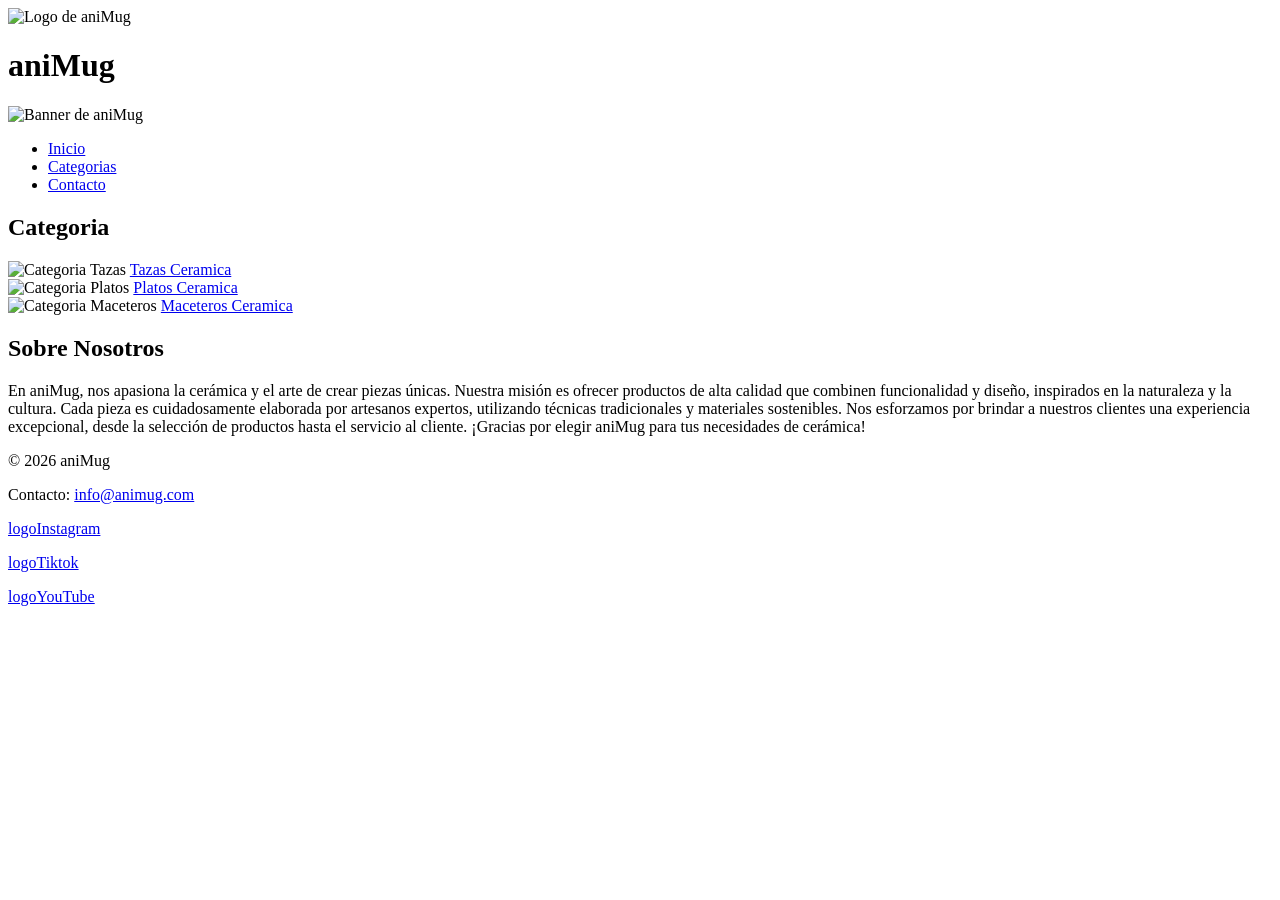
==== index.html @ 5b4bf39f "add html base structure" ====
<!DOCTYPE html>
<html lang="en">
<head>
    <meta charset="UTF-8">
    <meta name="viewport" content="width=device-width, initial-scale=1.0">
    <title>aniMug</title>
</head>
<body>
    <header class="container-encabezado" id="inicio">
        <div class="logo">
            <img src="img/logo.png" alt="Logo de aniMug">
        </div>
        <h1>aniMug</h1>
        <div class="banner">
            <img src="img/banner.jpg" alt="Banner de aniMug">
        </div>
        <nav class="navegacion">
            <ul>
                <li><a href="/index.html">Inicio</a></li>
                <li><a href="#categoria">Categorias</a></li>
                <li><a href="#contacto">Contacto</a></li> <!-- Formulario de contacto -->
            </ul>
        </nav>
    </header>

    <main>
        <section class="container">
            <h2>Categoria</h2>
            <div class="container-categoria">
                <article class="categoria-card">
                    <img src="" alt="Categoria Tazas">
                    <a href="/tazas.html">Tazas Ceramica</a>
                </article>
                <article class="categoria-card">
                    <img src="" alt="Categoria Platos">
                    <a href="/platos.html">Platos Ceramica </a>
                </article>
                <article class="categoria-card">
                    <img src="" alt="Categoria Maceteros">
                    <a href="/maceteros.html">Maceteros Ceramica</a>
                </article>
            </div>
        </section>

        <section class="about-us">
            <h2>Sobre Nosotros</h2>
            <p>En aniMug, nos apasiona la cerámica y el arte de crear piezas únicas. Nuestra misión es ofrecer productos de alta calidad que combinen funcionalidad y diseño, inspirados en la naturaleza y la cultura. Cada pieza es cuidadosamente elaborada por artesanos expertos, utilizando técnicas tradicionales y materiales sostenibles. Nos esforzamos por brindar a nuestros clientes una experiencia excepcional, desde la selección de productos hasta el servicio al cliente. ¡Gracias por elegir aniMug para tus necesidades de cerámica!</p>
        </section>
    </main>

    <footer class="container-footer" id="contacto">
        <p>© 2026 aniMug</p>
        <p>Contacto: <a href="mailto:info@animug.com">info@animug.com</a></p>
        <p><a href="https://www.instagram.com/animug/" target="_blank">logoInstagram</a></p>
        <p><a href="https://www.tiktok.com/animug/" target="_blank">logoTiktok</a></p>
        <p><a href="https://www.youtube.com/animug/" target="_blank">logoYouTube</a></p>
    </footer>
</body>
</html>
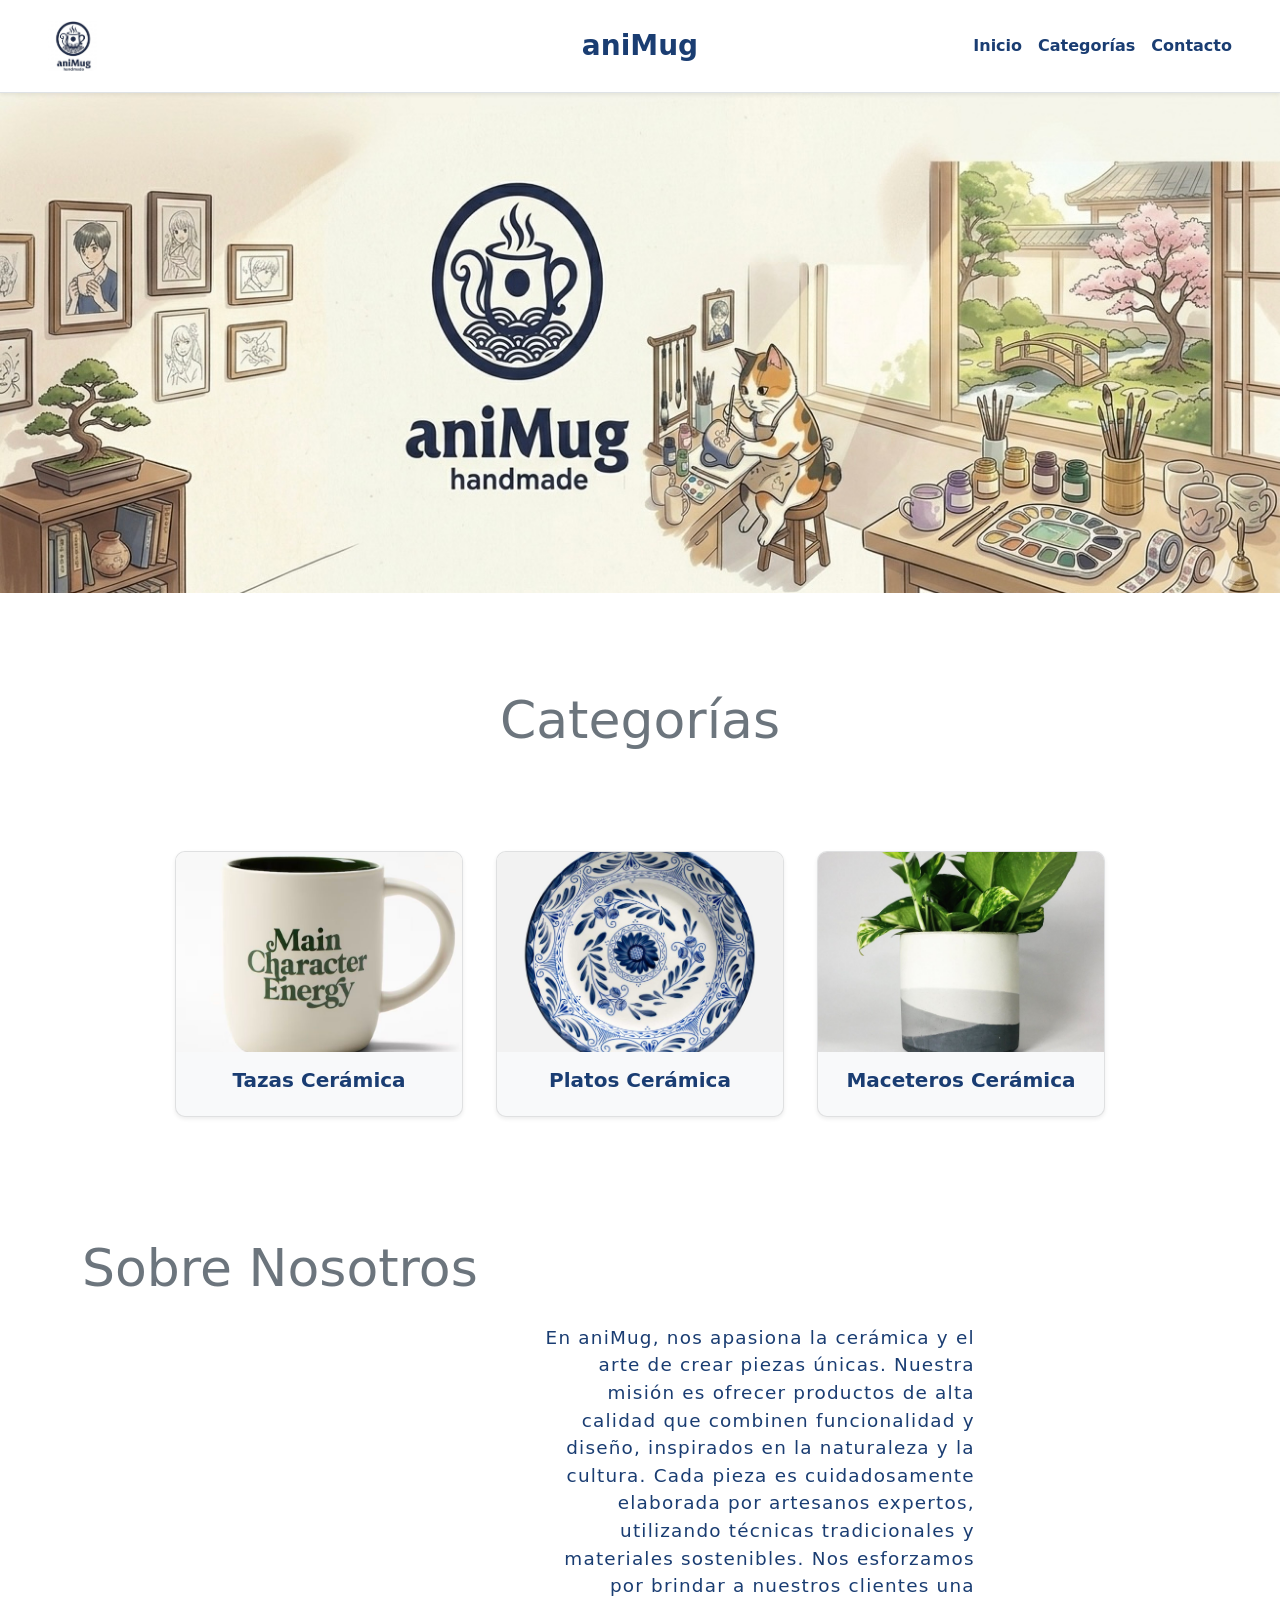
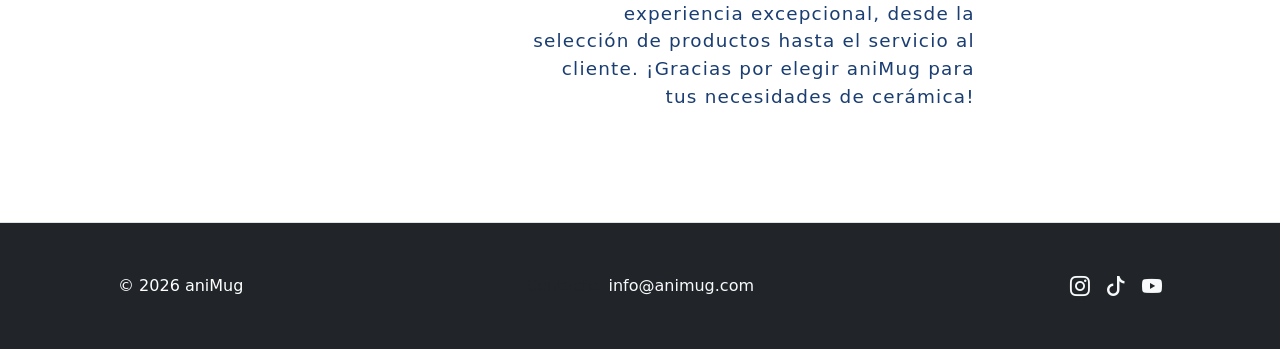
==== commit d312bd12: "Implementacion de productos y creacion de css" ====
--- a/index.html
+++ b/index.html
@@ -4,56 +4,123 @@
     <meta charset="UTF-8">
     <meta name="viewport" content="width=device-width, initial-scale=1.0">
     <title>aniMug</title>
+    <!--Bootstrap CSS-->
+    <link href="https://cdn.jsdelivr.net/npm/bootstrap@5.3.3/dist/css/bootstrap.min.css" rel="stylesheet" integrity="sha384-QWTKZyjpPEjISv5WaRU9OFeRpok6YctnYmDr5pNlyT2bRjXh0JMhjY6hW+ALEwIH" crossorigin="anonymous">
+    <!--Bootstrap Icons-->
+    <link rel="stylesheet" href="https://cdn.jsdelivr.net/npm/bootstrap-icons@1.11.3/font/bootstrap-icons.min.css">
+    <link rel="stylesheet" href="css/style.css">
 </head>
 <body>
-    <header class="container-encabezado" id="inicio">
-        <div class="logo">
-            <img src="img/logo.png" alt="Logo de aniMug">
+    <!--Header-->
+    <header class="navbar navbar-expand-md navbar-light bg-white border-bottom shadow-sm py-3" id="inicio">
+        <div class="container-fluid px-md-5">
+            <div class="row w-100 align-items-center m-0">
+                <!-- Logo -->
+                <div class="col-4 d-flex justify-content-start align-items-center p-0">
+                    <a class="navbar-brand m-0" href="/index.html">
+                        <img src="img/logo.png" alt="Logo de aniMug" height="50" class="d-inline-block">
+                    </a>
+                </div>
+                <!--Nombre web-->
+                <div class="col-4 d-flex justify-content-center align-items-center p-0">
+                    <h1 class="h3 m-0 fw-bold text-primary text-center">aniMug</h1>
+                </div>
+                <!--Navbar-->
+                <div class="col-4 d-flex justify-content-end align-items-center p-0">
+                    <nav class="navbar navbar-expand-md p-0"> 
+                        <button class="navbar-toggler border-0" type="button" data-bs-toggle="collapse" data-bs-target="#menuNavegacion" aria-controls="menuNavegacion" aria-expanded="false" aria-label="Toggle navigation">
+                            <span class="navbar-toggler-icon"></span>
+                        </button>
+
+                        <div class="collapse navbar-collapse" id="menuNavegacion">
+                            <ul class="navbar-nav gap-3 mt-3 mt-md-0">
+                                <li class="nav-item">
+                                    <a class="nav-link p-0 text-primary fw-semibold link-primary" href="/index.html">Inicio</a>
+                                </li>
+                                <li class="nav-item">
+                                    <a class="nav-link p-0 text-primary fw-semibold link-primary" href="/index.html#categoria">Categorías</a>
+                                </li>
+                                <li class="nav-item">
+                                    <a class="nav-link p-0 text-primary fw-semibold link-primary" href="/index.html#contacto">Contacto</a>
+                                </li>
+                            </ul>
+                        </div>
+                    </nav>
+                </div>
+            </div>
         </div>
-        <h1>aniMug</h1>
-        <div class="banner">
-            <img src="img/banner.jpg" alt="Banner de aniMug">
-        </div>
-        <nav class="navegacion">
-            <ul>
-                <li><a href="/index.html">Inicio</a></li>
-                <li><a href="#categoria">Categorias</a></li>
-                <li><a href="#contacto">Contacto</a></li> <!-- Formulario de contacto -->
-            </ul>
-        </nav>
     </header>
 
-    <main>
-        <section class="container">
-            <h2>Categoria</h2>
+    <div class="banner container-fluid p-0 mb-5">
+        <img src="img/banner.jpg" alt="Banner de aniMug" class="img-fluid w-100" style="max-height: 500px; object-fit: cover;">
+    </div>
+    <!--Seccion Categorias-->
+    <main class="container my-5" id="categoria">
+        <section class="mb-5">
+            <h2 class="about-us-title text-center mb-5">Categorías</h2>
             <div class="container-categoria">
-                <article class="categoria-card">
-                    <img src="" alt="Categoria Tazas">
-                    <a href="/tazas.html">Tazas Ceramica</a>
-                </article>
-                <article class="categoria-card">
-                    <img src="" alt="Categoria Platos">
-                    <a href="/platos.html">Platos Ceramica </a>
-                </article>
-                <article class="categoria-card">
-                    <img src="" alt="Categoria Maceteros">
-                    <a href="/maceteros.html">Maceteros Ceramica</a>
-                </article>
+                <div class="card categoria-card shadow-sm" style="width: 18rem;">
+                    <img src="img/tazas/taza.jpg" class="card-img-top" alt="Categoría Tazas">
+                    <div class="card-body text-center">
+                        <a href="/tazas.html" class="h5 card-title text-decoration-none text-primary fw-bold d-block">Tazas Cerámica</a>
+                    </div>
+                </div>
+                <div class="card categoria-card shadow-sm" style="width: 18rem;">
+                    <img src="img/platos/plato.jpg" class="card-img-top" alt="Categoría Platos">
+                    <div class="card-body text-center">
+                        <a href="/platos.html" class="h5 card-title text-decoration-none text-primary fw-bold d-block">Platos Cerámica</a>
+                    </div>
+                </div>
+                <div class="card categoria-card shadow-sm" style="width: 18rem;">
+                    <img src="img/maceteros/macetero.jpg" class="card-img-top" alt="Categoría Maceteros">
+                    <div class="card-body text-center">
+                        <a href="/maceteros.html" class="h5 card-title text-decoration-none text-primary fw-bold d-block">Maceteros Cerámica</a>
+                    </div>
+                </div>
             </div>
         </section>
-
-        <section class="about-us">
-            <h2>Sobre Nosotros</h2>
-            <p>En aniMug, nos apasiona la cerámica y el arte de crear piezas únicas. Nuestra misión es ofrecer productos de alta calidad que combinen funcionalidad y diseño, inspirados en la naturaleza y la cultura. Cada pieza es cuidadosamente elaborada por artesanos expertos, utilizando técnicas tradicionales y materiales sostenibles. Nos esforzamos por brindar a nuestros clientes una experiencia excepcional, desde la selección de productos hasta el servicio al cliente. ¡Gracias por elegir aniMug para tus necesidades de cerámica!</p>
+        <!--Seccion Sobre Nosotros-->
+        <section class="about-us my-5">
+            <div class="row m-0">
+                <div class="col-12 p-0">
+                    <h2 class="about-us-title mb-4">Sobre Nosotros</h2>
+                </div>
+            </div>
+            <div class="row m-0">
+                <div class="col-12 p-0">
+                    <p class="about-us-text text-primary">
+                        En aniMug, nos apasiona la cerámica y el arte de crear piezas únicas. Nuestra misión es ofrecer productos de alta calidad que combinen funcionalidad y diseño, inspirados en la naturaleza y la cultura. Cada pieza es cuidadosamente elaborada por artesanos expertos, utilizando técnicas tradicionales y materiales sostenibles. Nos esforzamos por brindar a nuestros clientes una experiencia excepcional, desde la selección de productos hasta el servicio al cliente. ¡Gracias por elegir aniMug para tus necesidades de cerámica!
+                    </p>
+                </div>
+            </div>
         </section>
     </main>
-
-    <footer class="container-footer" id="contacto">
-        <p>© 2026 aniMug</p>
-        <p>Contacto: <a href="mailto:info@animug.com">info@animug.com</a></p>
-        <p><a href="https://www.instagram.com/animug/" target="_blank">logoInstagram</a></p>
-        <p><a href="https://www.tiktok.com/animug/" target="_blank">logoTiktok</a></p>
-        <p><a href="https://www.youtube.com/animug/" target="_blank">logoYouTube</a></p>
+    <!--Footer-->
+    <footer class="bg-dark text-light py-5 border-top" id="contacto">
+        <div class="container px-md-5">
+            <div class="row align-items-center text-center text-md-start m-0">
+                <!--Copyright-->
+                <div class="col-md-4 mb-3 mb-md-0 p-0">
+                    <p class="m-0 text-white">&copy; 2026 aniMug</p>
+                </div>
+                <!--Contacto-->
+                <div class="col-md-4 mb-3 mb-md-0 text-md-center p-0">
+                    <p class="m-0 text-muted">
+                        Contacto: <a href="mailto:info@animug.com" class="text-light text-decoration-none hover-link">info@animug.com</a>
+                    </p>
+                </div>
+                <!--Redes Sociales-->
+                <div class="col-md-4 text-md-end p-0">
+                    <div class="d-flex justify-content-center justify-content-md-end gap-3 fs-5">
+                        <a href="https://www.instagram.com/animug/" target="_blank" class="text-light text-decoration-none hover-link" title="Instagram"><i class="bi bi-instagram"></i></a>
+                        <a href="https://www.tiktok.com/animug/" target="_blank" class="text-light text-decoration-none hover-link" title="TikTok"><i class="bi bi-tiktok"></i></a>
+                        <a href="https://www.youtube.com/animug/" target="_blank" class="text-light text-decoration-none hover-link" title="YouTube"><i class="bi bi-youtube"></i></a>
+                    </div>
+                </div>
+            </div>
+        </div>
     </footer>
+    <!-- Bootstrap Bundle with Popper -->
+    <script src="https://cdn.jsdelivr.net/npm/bootstrap@5.3.3/dist/js/bootstrap.bundle.min.js" integrity="sha384-YvpcrYf0tY3lHB60NNkmXc5s9fDVZLESaAA55NDzOxhy9GkcIdslK1eN7N6jIeHz" crossorigin="anonymous"></script>
 </body>
 </html>
--- a/css/style.css
+++ b/css/style.css
@@ -0,0 +1,174 @@
+:root {
+    --color-primario: #1a3d72;
+    --color-secundario: #6c757d;
+    --color-bg: #f8f9fa;
+}
+
+.container-categoria {
+    display: flex;
+    justify-content: space-between;
+    align-items: center;
+    flex-wrap: wrap;
+    gap: 20px;
+    margin: 100px auto;
+    max-width: 960px;
+    padding: 0 15px;
+}
+
+.categoria-card {
+    transition: transform 0.3s ease, box-shadow 0.3s ease;
+    border: 1px solid rgba(0, 0, 0, 0.1);
+    border-radius: 10px;
+    overflow: hidden;
+    background-color: var(--color-bg);
+    margin-bottom: 20px;
+}
+
+.categoria-card:hover {
+    transform: translateY(-5px);
+    box-shadow: 0 10px 20px rgba(0, 0, 0, 0.15) !important;
+}
+
+.categoria-card img {
+    height: 200px;
+    object-fit: cover;
+    width: 100%;
+}
+
+.hover-link {
+    transition: color 0.2s ease;
+}
+
+.hover-link:hover {
+    color: #0d6efd !important; 
+}
+
+.about-us-title {
+    font-size: 52px; 
+    color: var(--color-secundario); 
+}
+
+.about-us-text {
+    font-size: 1.15rem;      
+    letter-spacing: 1.2px; 
+    text-align: right;     
+    width: 100%;
+    margin-left: 0;
+}
+
+.text-primary {
+    color: var(--color-primario) !important;
+}
+
+.text-secondary {
+    color: var(--color-secundario) !important;
+}
+
+@media (min-width: 768px) {
+    .about-us-text {
+        margin-left: 40%;
+        width: 40%;
+    }
+}
+
+.productos-grid {
+    display: flex;
+    justify-content: space-between;
+    align-items: center;
+    flex-wrap: wrap;
+    gap: 24px;
+    margin: 30px auto;
+    max-width: 960px;
+    padding: 0 15px;
+}
+
+.producto-card {
+    transition: transform 0.3s ease, box-shadow 0.3s ease;
+    border-radius: 10px;
+    overflow: hidden;
+    background-color: var(--color-bg);
+    margin-bottom: 20px;
+}
+
+.producto-card:hover {
+    transform: translateY(-5px);
+    box-shadow: 0 10px 20px rgba(0, 0, 0, 0.12) !important;
+}
+
+.producto-card img {
+    height: 250px;
+    object-fit: cover;
+    width: 100%;
+    transition: transform 0.5s ease;
+}
+
+.producto-card:hover img {
+    transform: scale(1.05); 
+}
+
+.badge-new {
+    position: absolute;
+    top: 15px;
+    right: 15px;
+    background-color: rgba(255, 255, 255, 0.2); 
+    backdrop-filter: blur(6px);              
+    -webkit-backdrop-filter: blur(6px);
+    color: #000;
+    border: 1px solid rgba(255, 255, 255, 0.55); 
+    padding: 5px 12px;
+    font-size: 0.75rem;
+    font-weight: 700;
+    text-transform: uppercase;
+    border-radius: 50px;
+    letter-spacing: 1px;
+    margin: 0;
+    line-height: 1;
+    pointer-events: none; 
+    box-shadow: 0 2px 6px rgba(0, 0, 0, 0.15);
+}
+
+html, body {
+    height: 100%;
+    margin: 0;
+}
+
+body {
+    display: flex;
+    flex-direction: column;
+    min-height: 100vh;
+}
+
+main {
+    flex: 1 0 auto; 
+}
+
+@media (max-width: 767.98px) {
+    /* 1. Forzamos a la fila a ser una columna vertical perfecta */
+    #contacto .row {
+        display: flex !important;
+        flex-direction: column !important;
+        align-items: center !important;    /* Centra los bloques horizontalmente */
+        justify-content: center !important;  
+        margin: 0 !important;
+    }
+
+    /* 2. Forzamos a cada columna a medir lo mismo y centrar su texto */
+    #contacto .col-md-4 {
+        width: 100% !important;
+        max-width: 100% !important;
+        text-align: center !important;
+        padding: 0 !important;
+        /* Usamos el mismo margen abajo para TODOS para que el espacio sea simétrico */
+        margin-bottom: 1.5rem !important; 
+    }
+
+    /* 3. Quitamos el margen al último elemento para que no sobre espacio abajo */
+    #contacto .col-md-4:last-child {
+        margin-bottom: 0 !important;
+    }
+
+    /* 4. Forzamos a las redes sociales a alinearse al centro */
+    #contacto .d-flex {
+        justify-content: center !important;
+    }
+}
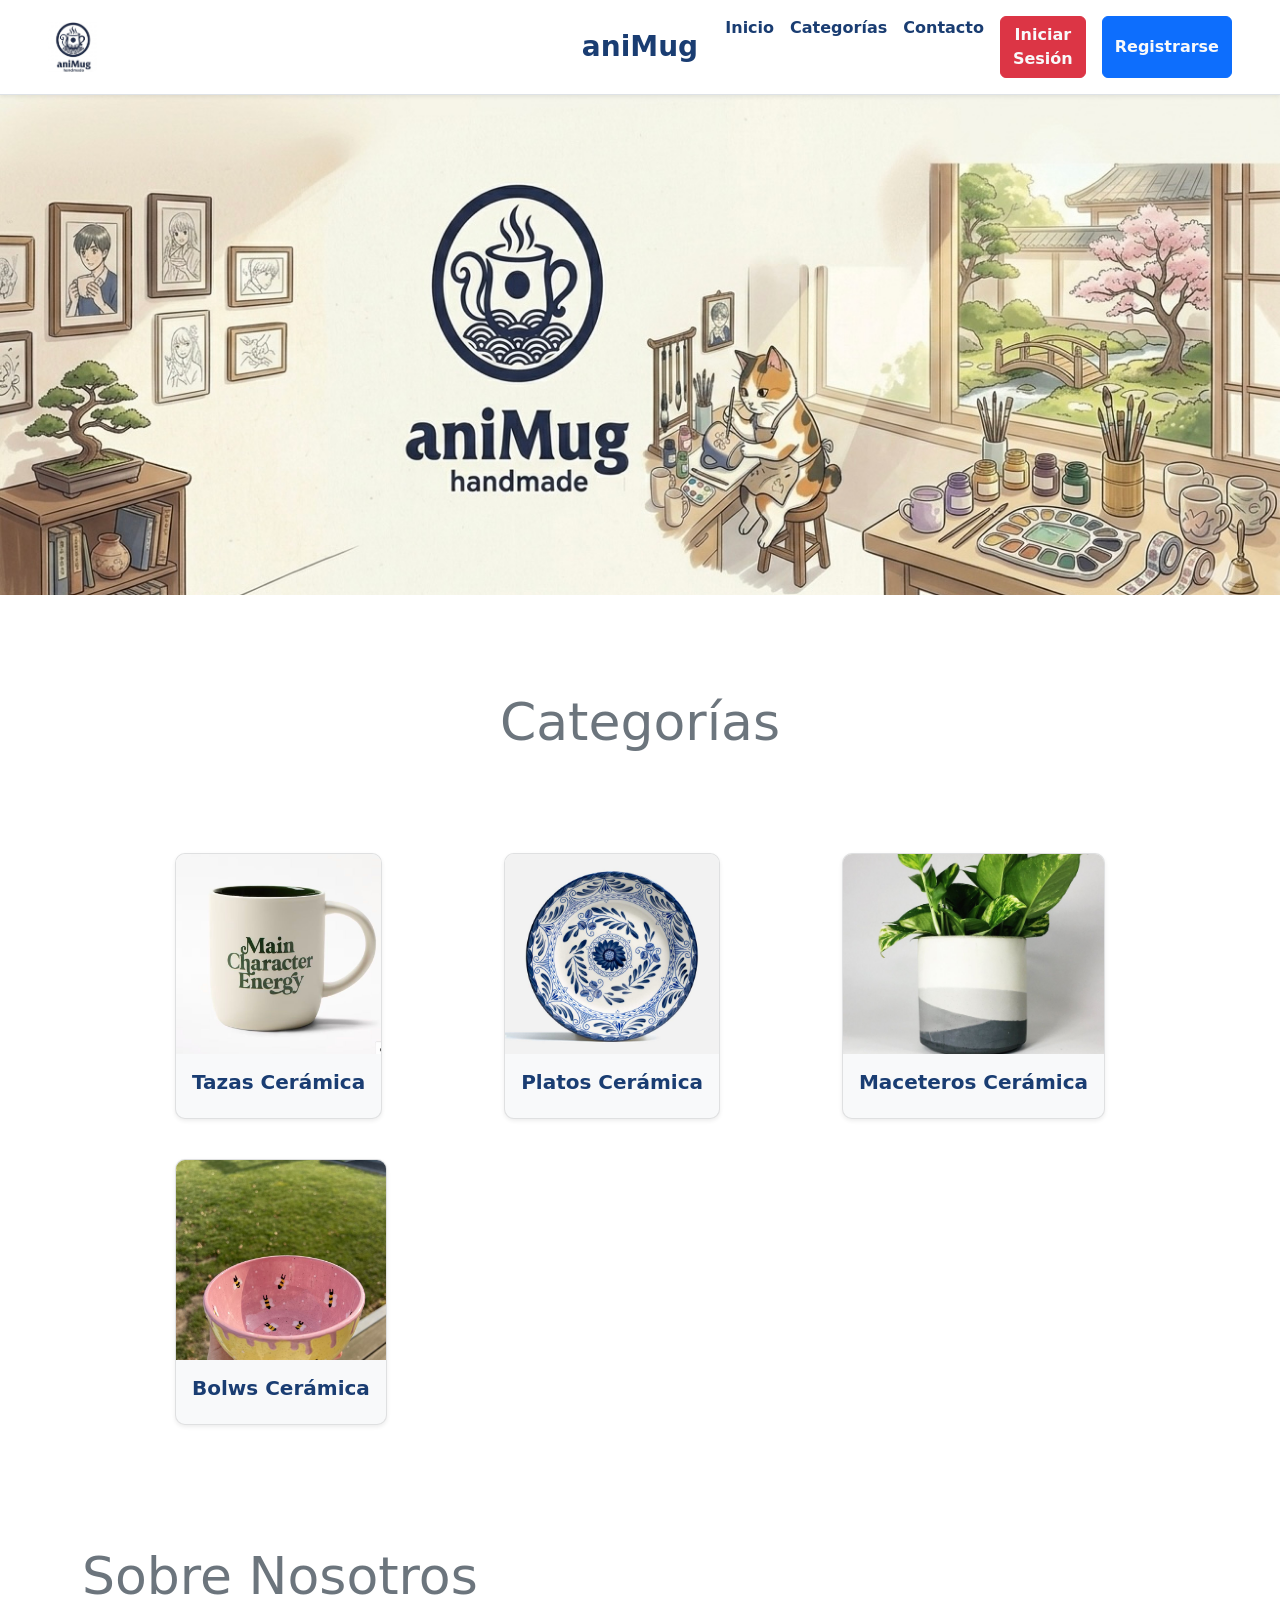
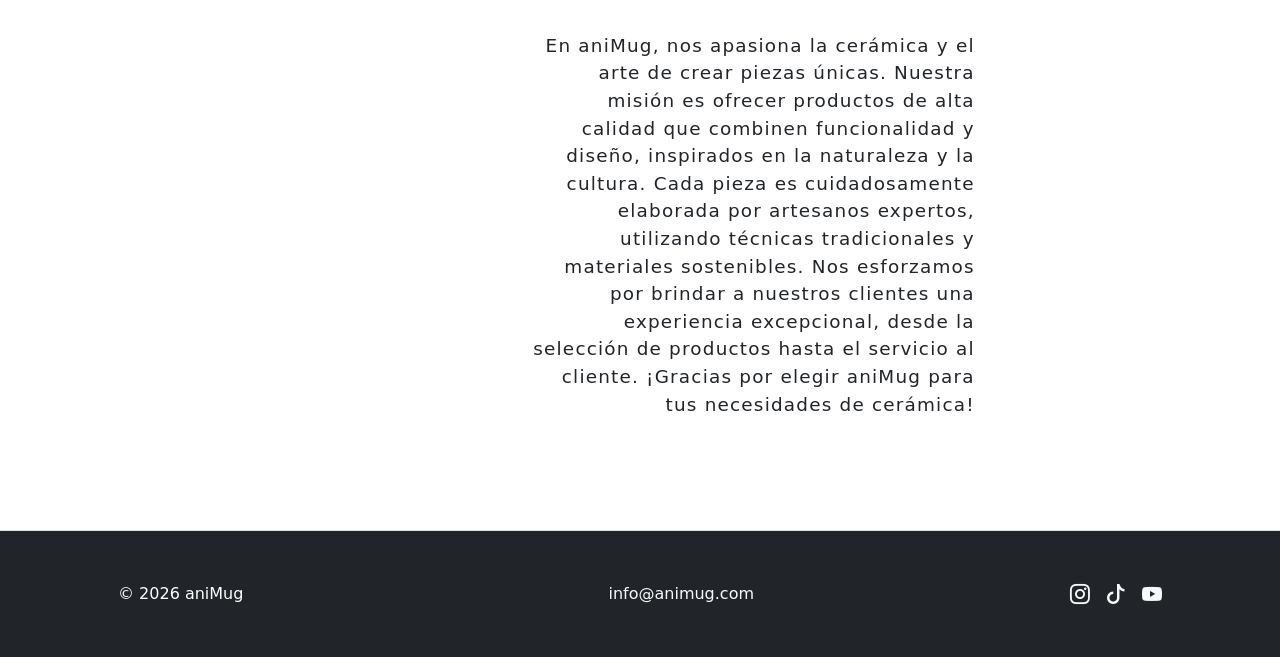
==== commit 5c004ec5: "Se agrego una categoria extra con sus productos y se crearon animaciones usando @keyframes" ====
--- a/index.html
+++ b/index.html
@@ -18,7 +18,7 @@
                 <!-- Logo -->
                 <div class="col-4 d-flex justify-content-start align-items-center p-0">
                     <a class="navbar-brand m-0" href="/index.html">
-                        <img src="img/logo.png" alt="Logo de aniMug" height="50" class="d-inline-block">
+                        <img src="img/logo.png" alt="Logo de aniMug" height="50" class="d-inline-block animacion_logo">
                     </a>
                 </div>
                 <!--Nombre web-->
@@ -43,6 +43,12 @@
                                 <li class="nav-item">
                                     <a class="nav-link p-0 text-primary fw-semibold link-primary" href="/index.html#contacto">Contacto</a>
                                 </li>
+                                <button type="button" class="btn btn-danger">
+                                    <a class="nav-link p-0 text-light fw-semibold link-primary" href="#">Iniciar Sesión</a>
+                                </button>
+                                <button type="button" class="btn btn-primary">
+                                    <a class="nav-link p-0 text-light fw-semibold link-primary" href="/registro.html">Registrarse</a>
+                                </button>
                             </ul>
                         </div>
                     </nav>
@@ -59,22 +65,28 @@
         <section class="mb-5">
             <h2 class="about-us-title text-center mb-5">Categorías</h2>
             <div class="container-categoria">
-                <div class="card categoria-card shadow-sm" style="width: 18rem;">
+                <div class="card categoria-card shadow-sm" >
                     <img src="img/tazas/taza.jpg" class="card-img-top" alt="Categoría Tazas">
                     <div class="card-body text-center">
                         <a href="/tazas.html" class="h5 card-title text-decoration-none text-primary fw-bold d-block">Tazas Cerámica</a>
                     </div>
                 </div>
-                <div class="card categoria-card shadow-sm" style="width: 18rem;">
+                <div class="card categoria-card shadow-sm">
                     <img src="img/platos/plato.jpg" class="card-img-top" alt="Categoría Platos">
                     <div class="card-body text-center">
                         <a href="/platos.html" class="h5 card-title text-decoration-none text-primary fw-bold d-block">Platos Cerámica</a>
                     </div>
                 </div>
-                <div class="card categoria-card shadow-sm" style="width: 18rem;">
+                <div class="card categoria-card shadow-sm">
                     <img src="img/maceteros/macetero.jpg" class="card-img-top" alt="Categoría Maceteros">
                     <div class="card-body text-center">
                         <a href="/maceteros.html" class="h5 card-title text-decoration-none text-primary fw-bold d-block">Maceteros Cerámica</a>
+                    </div>
+                </div>
+                <div class="card categoria-card shadow-sm">
+                    <img src="img/bowls/bowl.jpg" class="card-img-top" alt="Categoría Bowls">
+                    <div class="card-body text-center">
+                        <a href="/bowls.html" class="h5 card-title text-decoration-none text-primary fw-bold d-block">Bolws Cerámica</a>
                     </div>
                 </div>
             </div>
@@ -88,7 +100,7 @@
             </div>
             <div class="row m-0">
                 <div class="col-12 p-0">
-                    <p class="about-us-text text-primary">
+                    <p class="about-us-text">
                         En aniMug, nos apasiona la cerámica y el arte de crear piezas únicas. Nuestra misión es ofrecer productos de alta calidad que combinen funcionalidad y diseño, inspirados en la naturaleza y la cultura. Cada pieza es cuidadosamente elaborada por artesanos expertos, utilizando técnicas tradicionales y materiales sostenibles. Nos esforzamos por brindar a nuestros clientes una experiencia excepcional, desde la selección de productos hasta el servicio al cliente. ¡Gracias por elegir aniMug para tus necesidades de cerámica!
                     </p>
                 </div>
--- a/css/style.css
+++ b/css/style.css
@@ -22,6 +22,24 @@
     overflow: hidden;
     background-color: var(--color-bg);
     margin-bottom: 20px;
+    animation: aparecerDesdeArriba 0.6s ease-out;
+    animation-fill-mode: backwards;
+}
+
+.categoria-card:nth-child(1) {
+    animation-delay: 0.1s; 
+}
+
+.categoria-card:nth-child(2) {
+    animation-delay: 0.3s; 
+}
+
+.categoria-card:nth-child(3) {
+    animation-delay: 0.5s;
+}
+
+.categoria-card:nth-child(4) {
+    animation-delay: 0.7s;
 }
 
 .categoria-card:hover {
@@ -54,8 +72,13 @@
     text-align: right;     
     width: 100%;
     margin-left: 0;
-}
-
+    transition: color 0.5s ease; 
+    cursor: default;
+}
+
+.about-us-text:hover {
+    animation: animacionAboutUs 4s linear infinite;
+}
 .text-primary {
     color: var(--color-primario) !important;
 }
@@ -88,11 +111,26 @@
     overflow: hidden;
     background-color: var(--color-bg);
     margin-bottom: 20px;
-}
-
-.producto-card:hover {
-    transform: translateY(-5px);
-    box-shadow: 0 10px 20px rgba(0, 0, 0, 0.12) !important;
+    transition: transform 0.3s ease, box-shadow 0.3s ease;
+    animation: aparecerDesdeArriba 0.6s ease-out;
+    animation-fill-mode: backwards;
+}
+
+.producto-card:hover p.badge-new {
+    animation: zumbidoBadge 0.7s linear 1;
+    transform-origin: center;
+}
+
+.producto-card:nth-child(1) {
+    animation-delay: 0.1s; 
+}
+
+.producto-card:nth-child(2) {
+    animation-delay: 0.3s; 
+}
+
+.producto-card:nth-child(3) {
+    animation-delay: 0.5s;
 }
 
 .producto-card img {
@@ -102,19 +140,31 @@
     transition: transform 0.5s ease;
 }
 
+.producto-card .card-body p.text-start {
+    display: -webkit-box;
+    -webkit-line-clamp: 3;          
+    -webkit-box-orient: vertical;  
+    overflow: hidden;
+    height: 4.5rem;                
+}
+
 .producto-card:hover img {
     transform: scale(1.05); 
+}
+
+.with_categoria {
+    width: 18rem;
 }
 
 .badge-new {
     position: absolute;
     top: 15px;
     right: 15px;
-    background-color: rgba(255, 255, 255, 0.2); 
+    background-color: rgba(163, 5, 5, 0.827); 
     backdrop-filter: blur(6px);              
     -webkit-backdrop-filter: blur(6px);
-    color: #000;
-    border: 1px solid rgba(255, 255, 255, 0.55); 
+    color: #f2f2f2;
+    border: 1px solid rgba(217, 9, 9, 0.55); 
     padding: 5px 12px;
     font-size: 0.75rem;
     font-weight: 700;
@@ -127,6 +177,14 @@
     box-shadow: 0 2px 6px rgba(0, 0, 0, 0.15);
 }
 
+.badge-new:hover {
+    animation: zumbidoBadge 0.5s linear infinite;
+    transform-origin: center;
+}
+
+.animacion_logo:hover {
+    animation: agrandarLogo 0.3s ease-in-out forwards;
+}
 html, body {
     height: 100%;
     margin: 0;
@@ -142,33 +200,58 @@
     flex: 1 0 auto; 
 }
 
-@media (max-width: 767.98px) {
-    /* 1. Forzamos a la fila a ser una columna vertical perfecta */
-    #contacto .row {
-        display: flex !important;
-        flex-direction: column !important;
-        align-items: center !important;    /* Centra los bloques horizontalmente */
-        justify-content: center !important;  
-        margin: 0 !important;
-    }
-
-    /* 2. Forzamos a cada columna a medir lo mismo y centrar su texto */
-    #contacto .col-md-4 {
-        width: 100% !important;
-        max-width: 100% !important;
-        text-align: center !important;
-        padding: 0 !important;
-        /* Usamos el mismo margen abajo para TODOS para que el espacio sea simétrico */
-        margin-bottom: 1.5rem !important; 
-    }
-
-    /* 3. Quitamos el margen al último elemento para que no sobre espacio abajo */
-    #contacto .col-md-4:last-child {
-        margin-bottom: 0 !important;
-    }
-
-    /* 4. Forzamos a las redes sociales a alinearse al centro */
-    #contacto .d-flex {
-        justify-content: center !important;
-    }
-}
+@keyframes agrandarLogo {
+    from {
+        transform: scale(1);
+    }
+    to {
+        transform: scale(1.15);
+    }
+}
+
+@keyframes animacionAboutUs {
+    0% {
+        color: #0d6efd;
+    }
+    33% {
+        color: #6f42c1; 
+    }
+    66% {
+        color: #fd7e14; 
+    }
+    100% {
+        color: #0d6efd; 
+    }
+}
+
+@keyframes aparecerDesdeArriba {
+    0% {
+        opacity: 0;
+        transform: translateY(-40px); 
+    }
+    100% {
+        opacity: 1;
+        transform: translateY(0); 
+    }
+}
+
+@keyframes zumbidoBadge {
+    0% {
+        transform: rotate(0deg);
+    }
+    20% {
+        transform: rotate(20deg);  
+    }
+    40% {
+        transform: rotate(-20deg); 
+    }
+    60% {
+        transform: rotate(15deg);  
+    }
+    80% {
+        transform: rotate(-15deg); 
+    }
+    100% {
+        transform: rotate(0deg);  
+    }
+}
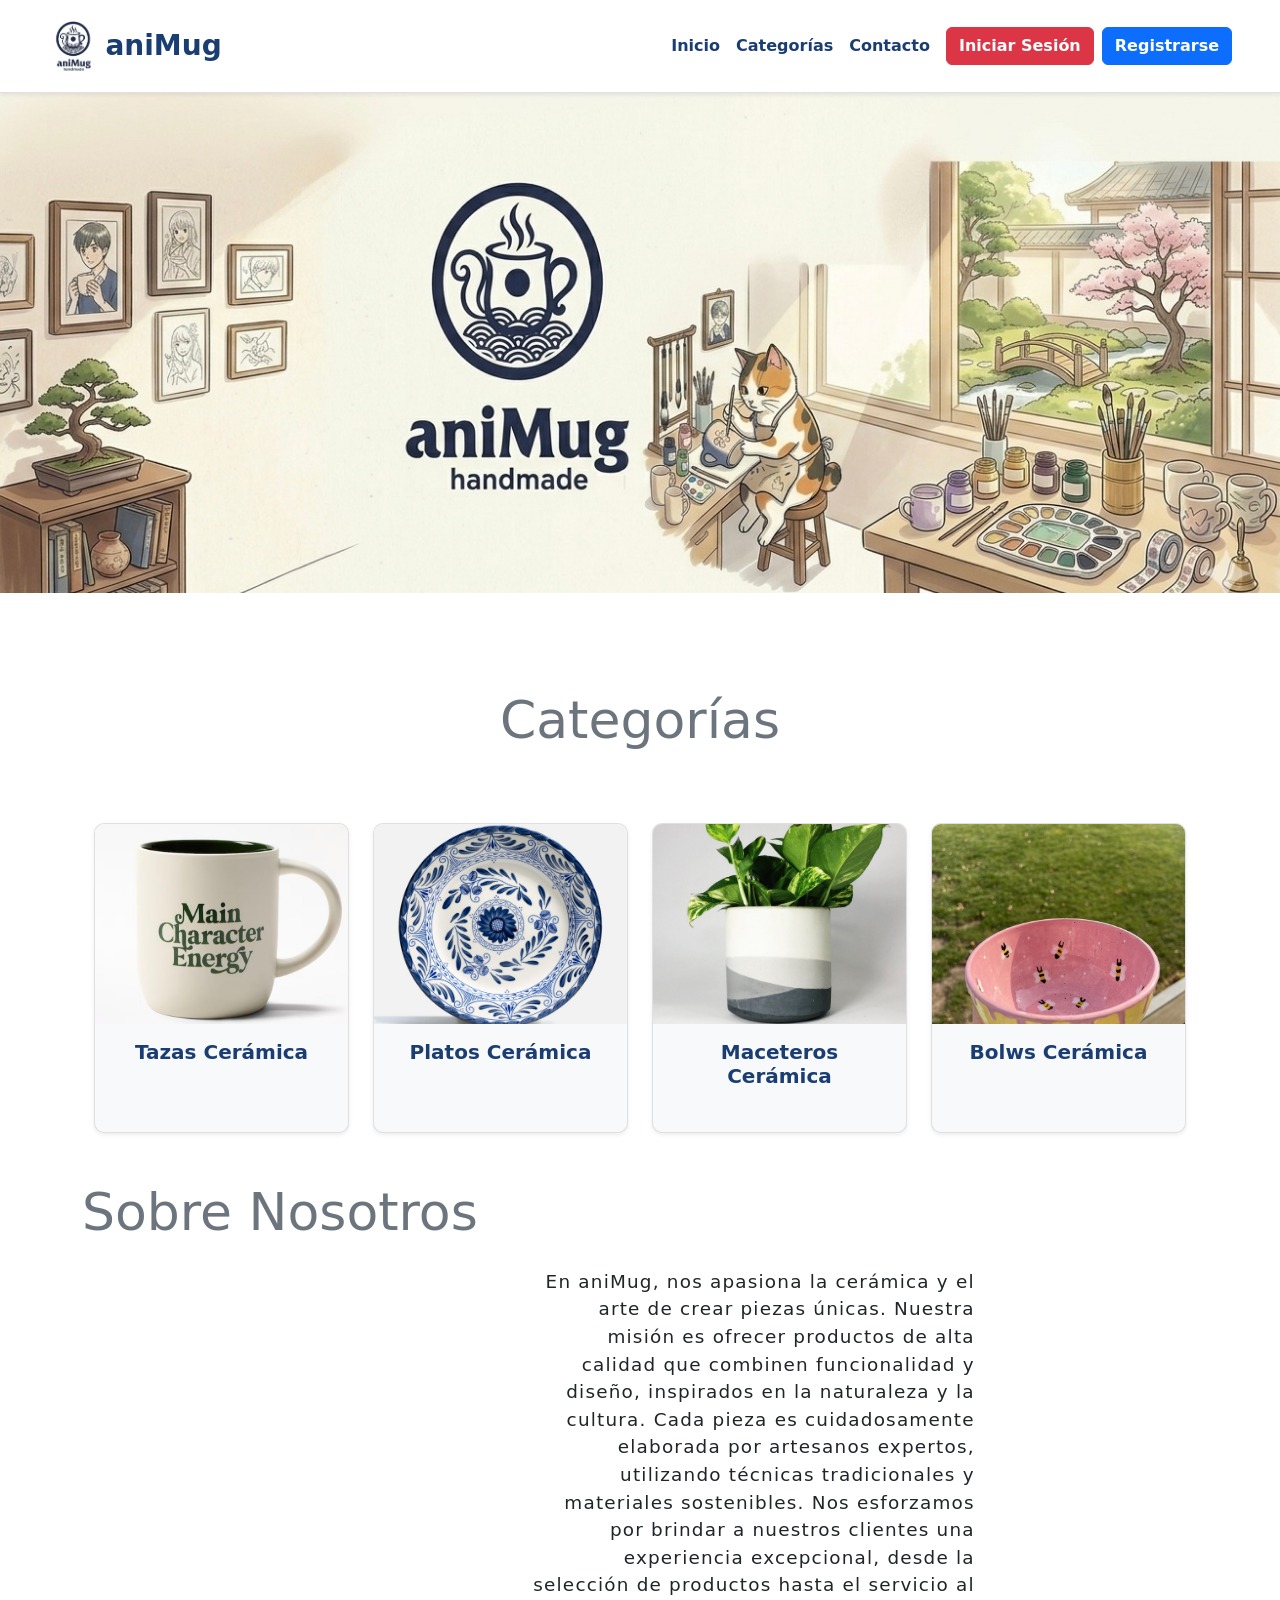
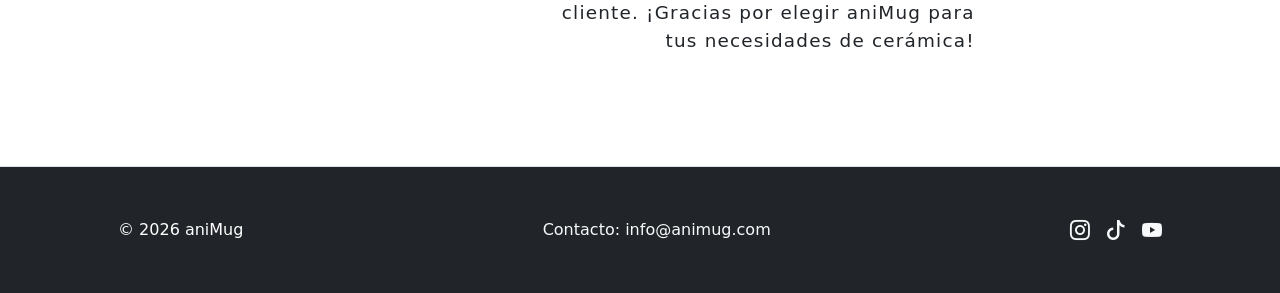
==== commit f0f7f3bf: "correccion de responsividad movil" ====
--- a/index.html
+++ b/index.html
@@ -12,46 +12,30 @@
 </head>
 <body>
     <!--Header-->
-    <header class="navbar navbar-expand-md navbar-light bg-white border-bottom shadow-sm py-3" id="inicio">
+    <header class="navbar navbar-expand-lg navbar-light bg-white border-bottom shadow-sm py-3" id="inicio">
         <div class="container-fluid px-md-5">
-            <div class="row w-100 align-items-center m-0">
-                <!-- Logo -->
-                <div class="col-4 d-flex justify-content-start align-items-center p-0">
-                    <a class="navbar-brand m-0" href="/index.html">
-                        <img src="img/logo.png" alt="Logo de aniMug" height="50" class="d-inline-block animacion_logo">
-                    </a>
-                </div>
-                <!--Nombre web-->
-                <div class="col-4 d-flex justify-content-center align-items-center p-0">
-                    <h1 class="h3 m-0 fw-bold text-primary text-center">aniMug</h1>
-                </div>
-                <!--Navbar-->
-                <div class="col-4 d-flex justify-content-end align-items-center p-0">
-                    <nav class="navbar navbar-expand-md p-0"> 
-                        <button class="navbar-toggler border-0" type="button" data-bs-toggle="collapse" data-bs-target="#menuNavegacion" aria-controls="menuNavegacion" aria-expanded="false" aria-label="Toggle navigation">
-                            <span class="navbar-toggler-icon"></span>
-                        </button>
-
-                        <div class="collapse navbar-collapse" id="menuNavegacion">
-                            <ul class="navbar-nav gap-3 mt-3 mt-md-0">
-                                <li class="nav-item">
-                                    <a class="nav-link p-0 text-primary fw-semibold link-primary" href="/index.html">Inicio</a>
-                                </li>
-                                <li class="nav-item">
-                                    <a class="nav-link p-0 text-primary fw-semibold link-primary" href="/index.html#categoria">Categorías</a>
-                                </li>
-                                <li class="nav-item">
-                                    <a class="nav-link p-0 text-primary fw-semibold link-primary" href="/index.html#contacto">Contacto</a>
-                                </li>
-                                <button type="button" class="btn btn-danger">
-                                    <a class="nav-link p-0 text-light fw-semibold link-primary" href="#">Iniciar Sesión</a>
-                                </button>
-                                <button type="button" class="btn btn-primary">
-                                    <a class="nav-link p-0 text-light fw-semibold link-primary" href="/registro.html">Registrarse</a>
-                                </button>
-                            </ul>
-                        </div>
-                    </nav>
+            <a class="navbar-brand d-flex align-items-center gap-2 m-0" href="/index.html">
+                <img src="img/logo.png" alt="Logo de aniMug" height="50" class="d-inline-block animacion_logo">
+                <h1 class="h3 m-0 fw-bold text-primary">aniMug</h1>
+            </a>
+            <button class="navbar-toggler border-0" type="button" data-bs-toggle="collapse" data-bs-target="#menuNavegacion" aria-controls="menuNavegacion" aria-expanded="false" aria-label="Toggle navigation">
+                <span class="navbar-toggler-icon"></span>
+            </button>
+            <div class="collapse navbar-collapse justify-content-end" id="menuNavegacion">
+                <ul class="navbar-nav align-items-center gap-3 mt-3 mt-lg-0 ms-auto me-lg-3">
+                    <li class="nav-item">
+                        <a class="nav-link p-0 text-primary fw-semibold link-primary" href="/index.html">Inicio</a>
+                    </li>
+                    <li class="nav-item">
+                        <a class="nav-link p-0 text-primary fw-semibold link-primary" href="/index.html#categoria">Categorías</a>
+                    </li>
+                    <li class="nav-item">
+                        <a class="nav-link p-0 text-primary fw-semibold link-primary" href="/index.html#contacto">Contacto</a>
+                    </li>
+                </ul>
+                <div class="d-flex flex-column flex-lg-row gap-2 mt-2 mt-lg-0">
+                    <a class="btn btn-danger fw-semibold" href="#">Iniciar Sesión</a>
+                    <a class="btn btn-primary fw-semibold" href="/registro.html">Registrarse</a>
                 </div>
             </div>
         </div>
@@ -64,29 +48,37 @@
     <main class="container my-5" id="categoria">
         <section class="mb-5">
             <h2 class="about-us-title text-center mb-5">Categorías</h2>
-            <div class="container-categoria">
-                <div class="card categoria-card shadow-sm" >
-                    <img src="img/tazas/taza.jpg" class="card-img-top" alt="Categoría Tazas">
-                    <div class="card-body text-center">
-                        <a href="/tazas.html" class="h5 card-title text-decoration-none text-primary fw-bold d-block">Tazas Cerámica</a>
+            <div class="row g-4 justify-content-center m-0">
+                <div class="col-12 col-sm-6 col-lg-3">
+                    <div class="card categoria-card shadow-sm h-100">
+                        <img src="img/tazas/taza.jpg" class="card-img-top" alt="Categoría Tazas">
+                        <div class="card-body text-center">
+                            <a href="/tazas.html" class="h5 card-title text-decoration-none text-primary fw-bold d-block">Tazas Cerámica</a>
+                        </div>
                     </div>
                 </div>
-                <div class="card categoria-card shadow-sm">
-                    <img src="img/platos/plato.jpg" class="card-img-top" alt="Categoría Platos">
-                    <div class="card-body text-center">
-                        <a href="/platos.html" class="h5 card-title text-decoration-none text-primary fw-bold d-block">Platos Cerámica</a>
+                <div class="col-12 col-sm-6 col-lg-3">
+                    <div class="card categoria-card shadow-sm h-100">
+                        <img src="img/platos/plato.jpg" class="card-img-top" alt="Categoría Platos">
+                        <div class="card-body text-center">
+                            <a href="/platos.html" class="h5 card-title text-decoration-none text-primary fw-bold d-block">Platos Cerámica</a>
+                        </div>
                     </div>
                 </div>
-                <div class="card categoria-card shadow-sm">
-                    <img src="img/maceteros/macetero.jpg" class="card-img-top" alt="Categoría Maceteros">
-                    <div class="card-body text-center">
-                        <a href="/maceteros.html" class="h5 card-title text-decoration-none text-primary fw-bold d-block">Maceteros Cerámica</a>
+                <div class="col-12 col-sm-6 col-lg-3">
+                    <div class="card categoria-card shadow-sm h-100">
+                        <img src="img/maceteros/macetero.jpg" class="card-img-top" alt="Categoría Maceteros">
+                        <div class="card-body text-center">
+                            <a href="/maceteros.html" class="h5 card-title text-decoration-none text-primary fw-bold d-block">Maceteros Cerámica</a>
+                        </div>
                     </div>
                 </div>
-                <div class="card categoria-card shadow-sm">
-                    <img src="img/bowls/bowl.jpg" class="card-img-top" alt="Categoría Bowls">
-                    <div class="card-body text-center">
-                        <a href="/bowls.html" class="h5 card-title text-decoration-none text-primary fw-bold d-block">Bolws Cerámica</a>
+                <div class="col-12 col-sm-6 col-lg-3">
+                    <div class="card categoria-card shadow-sm h-100">
+                        <img src="img/bowls/bowl.jpg" class="card-img-top" alt="Categoría Bowls">
+                        <div class="card-body text-center">
+                            <a href="/bowls.html" class="h5 card-title text-decoration-none text-primary fw-bold d-block">Bolws Cerámica</a>
+                        </div>
                     </div>
                 </div>
             </div>
@@ -109,26 +101,28 @@
     </main>
     <!--Footer-->
     <footer class="bg-dark text-light py-5 border-top" id="contacto">
-        <div class="container px-md-5">
-            <div class="row align-items-center text-center text-md-start m-0">
-                <!--Copyright-->
-                <div class="col-md-4 mb-3 mb-md-0 p-0">
+        <div class="container px-4 px-md-5">
+            
+            <div class="d-flex flex-column flex-sm-row justify-content-sm-between align-items-center gap-3 m-0">
+                
+                <div class="p-0 text-center text-sm-start">
                     <p class="m-0 text-white">&copy; 2026 aniMug</p>
                 </div>
-                <!--Contacto-->
-                <div class="col-md-4 mb-3 mb-md-0 text-md-center p-0">
-                    <p class="m-0 text-muted">
+                
+                <div class="p-0 text-center">
+                    <p class="m-0">
                         Contacto: <a href="mailto:info@animug.com" class="text-light text-decoration-none hover-link">info@animug.com</a>
                     </p>
                 </div>
-                <!--Redes Sociales-->
-                <div class="col-md-4 text-md-end p-0">
-                    <div class="d-flex justify-content-center justify-content-md-end gap-3 fs-5">
+                
+                <div class="p-0 text-center text-sm-end">
+                    <div class="d-flex justify-content-center justify-content-sm-end gap-3 fs-5">
                         <a href="https://www.instagram.com/animug/" target="_blank" class="text-light text-decoration-none hover-link" title="Instagram"><i class="bi bi-instagram"></i></a>
                         <a href="https://www.tiktok.com/animug/" target="_blank" class="text-light text-decoration-none hover-link" title="TikTok"><i class="bi bi-tiktok"></i></a>
                         <a href="https://www.youtube.com/animug/" target="_blank" class="text-light text-decoration-none hover-link" title="YouTube"><i class="bi bi-youtube"></i></a>
                     </div>
                 </div>
+
             </div>
         </div>
     </footer>
--- a/css/style.css
+++ b/css/style.css
@@ -5,11 +5,8 @@
 }
 
 .container-categoria {
-    display: flex;
-    justify-content: space-between;
     align-items: center;
     flex-wrap: wrap;
-    gap: 20px;
     margin: 100px auto;
     max-width: 960px;
     padding: 0 15px;
@@ -95,11 +92,8 @@
 }
 
 .productos-grid {
-    display: flex;
-    justify-content: space-between;
     align-items: center;
     flex-wrap: wrap;
-    gap: 24px;
     margin: 30px auto;
     max-width: 960px;
     padding: 0 15px;
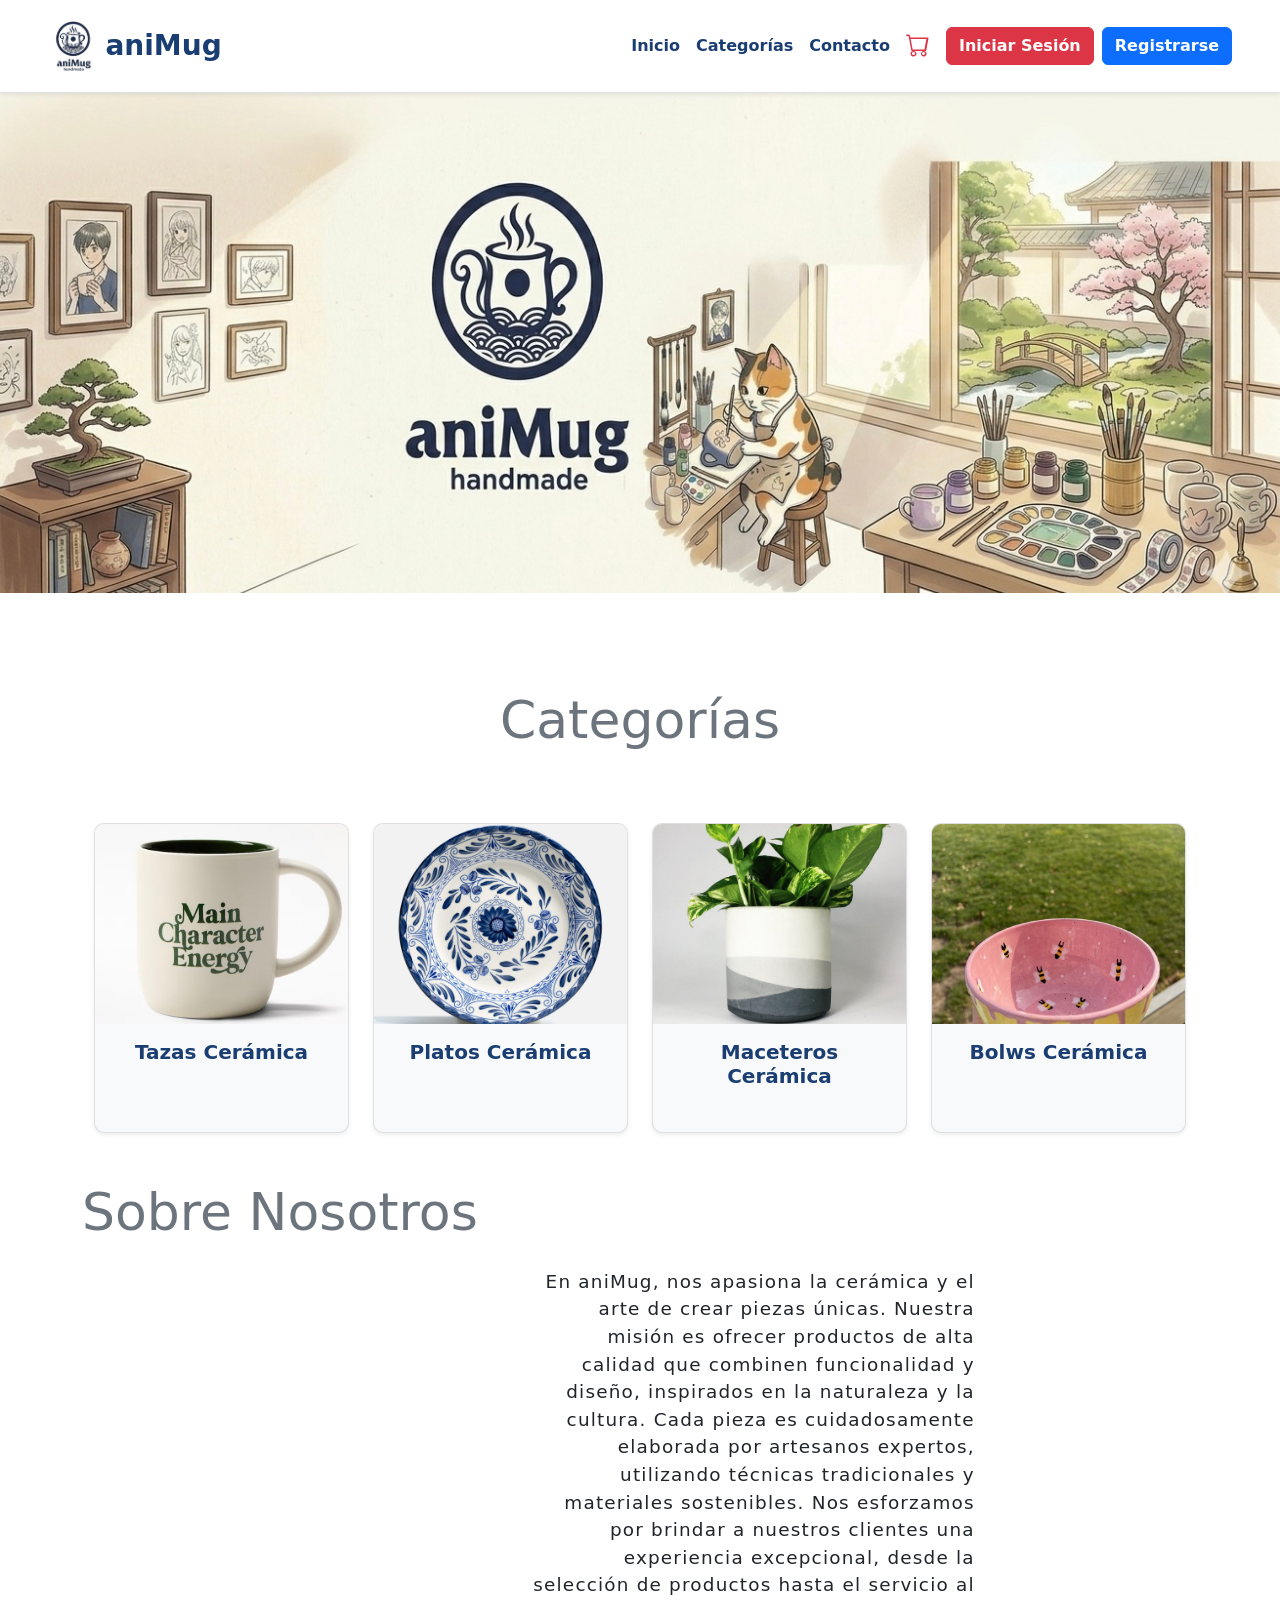
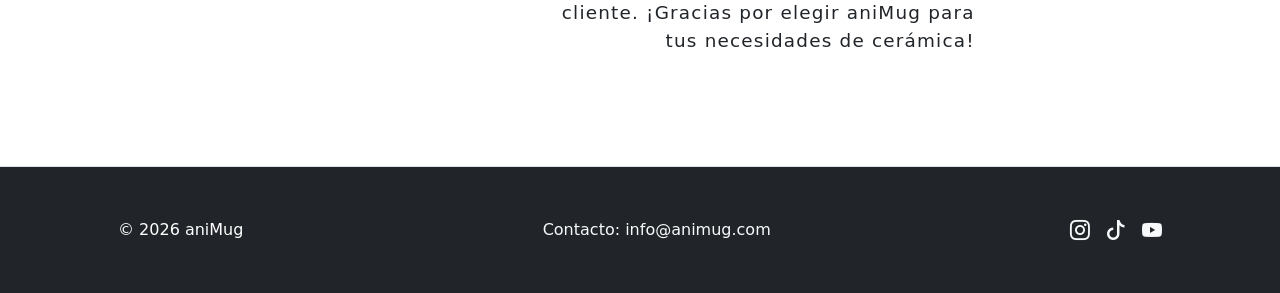
==== commit 45ed5e05: "Se agrego funcionalidad a registro usuario, login, logout, perfil de usuario" ====
--- a/index.html
+++ b/index.html
@@ -8,14 +8,14 @@
     <link href="https://cdn.jsdelivr.net/npm/bootstrap@5.3.3/dist/css/bootstrap.min.css" rel="stylesheet" integrity="sha384-QWTKZyjpPEjISv5WaRU9OFeRpok6YctnYmDr5pNlyT2bRjXh0JMhjY6hW+ALEwIH" crossorigin="anonymous">
     <!--Bootstrap Icons-->
     <link rel="stylesheet" href="https://cdn.jsdelivr.net/npm/bootstrap-icons@1.11.3/font/bootstrap-icons.min.css">
-    <link rel="stylesheet" href="css/style.css">
+    <link rel="stylesheet" href="assets/css/style.css">
 </head>
 <body>
     <!--Header-->
     <header class="navbar navbar-expand-lg navbar-light bg-white border-bottom shadow-sm py-3" id="inicio">
         <div class="container-fluid px-md-5">
-            <a class="navbar-brand d-flex align-items-center gap-2 m-0" href="/index.html">
-                <img src="img/logo.png" alt="Logo de aniMug" height="50" class="d-inline-block animacion_logo">
+            <a class="navbar-brand d-flex align-items-center gap-2 m-0" href="index.html">
+                <img src="assets/img/logo.png" alt="Logo de aniMug" height="50" class="d-inline-block animacion_logo">
                 <h1 class="h3 m-0 fw-bold text-primary">aniMug</h1>
             </a>
             <button class="navbar-toggler border-0" type="button" data-bs-toggle="collapse" data-bs-target="#menuNavegacion" aria-controls="menuNavegacion" aria-expanded="false" aria-label="Toggle navigation">
@@ -24,25 +24,32 @@
             <div class="collapse navbar-collapse justify-content-end" id="menuNavegacion">
                 <ul class="navbar-nav align-items-center gap-3 mt-3 mt-lg-0 ms-auto me-lg-3">
                     <li class="nav-item">
-                        <a class="nav-link p-0 text-primary fw-semibold link-primary" href="/index.html">Inicio</a>
+                        <a class="nav-link p-0 text-primary fw-semibold link-primary" href="index.html">Inicio</a>
                     </li>
                     <li class="nav-item">
-                        <a class="nav-link p-0 text-primary fw-semibold link-primary" href="/index.html#categoria">Categorías</a>
+                        <a class="nav-link p-0 text-primary fw-semibold link-primary" href="index.html#categoria">Categorías</a>
                     </li>
                     <li class="nav-item">
-                        <a class="nav-link p-0 text-primary fw-semibold link-primary" href="/index.html#contacto">Contacto</a>
+                        <a class="nav-link p-0 text-primary fw-semibold link-primary" href="index.html#contacto">Contacto</a>
+                    </li>
+                    <li class="nav-item">
+                        <a class="nav-link p-0 text-danger position-relative" href="carrito.html" title="Carrito de compras">
+                            <i class="bi bi-cart fs-4"></i>
+                            <!--indicador cantidad del carrito-->
+                            <span class="position-absolute top-0 start-100 translate-middle badge rounded-pill bg-danger d-none">0</span>
+                        </a>
                     </li>
                 </ul>
                 <div class="d-flex flex-column flex-lg-row gap-2 mt-2 mt-lg-0">
-                    <a class="btn btn-danger fw-semibold" href="#">Iniciar Sesión</a>
-                    <a class="btn btn-primary fw-semibold" href="/registro.html">Registrarse</a>
+                    <a class="btn btn-danger fw-semibold" href="login.html">Iniciar Sesión</a>
+                    <a class="btn btn-primary fw-semibold" href="registro.html">Registrarse</a>
                 </div>
             </div>
         </div>
     </header>
 
     <div class="banner container-fluid p-0 mb-5">
-        <img src="img/banner.jpg" alt="Banner de aniMug" class="img-fluid w-100" style="max-height: 500px; object-fit: cover;">
+        <img src="../assets/img/banner.jpg" alt="Banner de aniMug" class="img-fluid w-100" style="max-height: 500px; object-fit: cover;">
     </div>
     <!--Seccion Categorias-->
     <main class="container my-5" id="categoria">
@@ -51,33 +58,33 @@
             <div class="row g-4 justify-content-center m-0">
                 <div class="col-12 col-sm-6 col-lg-3">
                     <div class="card categoria-card shadow-sm h-100">
-                        <img src="img/tazas/taza.jpg" class="card-img-top" alt="Categoría Tazas">
+                        <img src="assets/img/tazas/taza.jpg" class="card-img-top" alt="Categoría Tazas">
                         <div class="card-body text-center">
-                            <a href="/tazas.html" class="h5 card-title text-decoration-none text-primary fw-bold d-block">Tazas Cerámica</a>
+                            <a href="pages/tazas.html" class="h5 card-title text-decoration-none text-primary fw-bold d-block">Tazas Cerámica</a>
                         </div>
                     </div>
                 </div>
                 <div class="col-12 col-sm-6 col-lg-3">
                     <div class="card categoria-card shadow-sm h-100">
-                        <img src="img/platos/plato.jpg" class="card-img-top" alt="Categoría Platos">
+                        <img src="assets/img/platos/plato.jpg" class="card-img-top" alt="Categoría Platos">
                         <div class="card-body text-center">
-                            <a href="/platos.html" class="h5 card-title text-decoration-none text-primary fw-bold d-block">Platos Cerámica</a>
+                            <a href="pages/platos.html" class="h5 card-title text-decoration-none text-primary fw-bold d-block">Platos Cerámica</a>
                         </div>
                     </div>
                 </div>
                 <div class="col-12 col-sm-6 col-lg-3">
                     <div class="card categoria-card shadow-sm h-100">
-                        <img src="img/maceteros/macetero.jpg" class="card-img-top" alt="Categoría Maceteros">
+                        <img src="assets/img/maceteros/macetero.jpg" class="card-img-top" alt="Categoría Maceteros">
                         <div class="card-body text-center">
-                            <a href="/maceteros.html" class="h5 card-title text-decoration-none text-primary fw-bold d-block">Maceteros Cerámica</a>
+                            <a href="pages/maceteros.html" class="h5 card-title text-decoration-none text-primary fw-bold d-block">Maceteros Cerámica</a>
                         </div>
                     </div>
                 </div>
                 <div class="col-12 col-sm-6 col-lg-3">
                     <div class="card categoria-card shadow-sm h-100">
-                        <img src="img/bowls/bowl.jpg" class="card-img-top" alt="Categoría Bowls">
+                        <img src="assets/img/bowls/bowl.jpg" class="card-img-top" alt="Categoría Bowls">
                         <div class="card-body text-center">
-                            <a href="/bowls.html" class="h5 card-title text-decoration-none text-primary fw-bold d-block">Bolws Cerámica</a>
+                            <a href="pages/bowls.html" class="h5 card-title text-decoration-none text-primary fw-bold d-block">Bolws Cerámica</a>
                         </div>
                     </div>
                 </div>
@@ -128,5 +135,7 @@
     </footer>
     <!-- Bootstrap Bundle with Popper -->
     <script src="https://cdn.jsdelivr.net/npm/bootstrap@5.3.3/dist/js/bootstrap.bundle.min.js" integrity="sha384-YvpcrYf0tY3lHB60NNkmXc5s9fDVZLESaAA55NDzOxhy9GkcIdslK1eN7N6jIeHz" crossorigin="anonymous"></script>
+    <script src="assets/js/authHeader.js"></script>
+    <script src="assets/js/carritoController.js"></script>
 </body>
 </html>
--- a/assets/css/style.css
+++ b/assets/css/style.css
@@ -0,0 +1,290 @@
+:root {
+    --color-primario: #1a3d72;
+    --color-secundario: #6c757d;
+    --color-bg: #f8f9fa;
+}
+
+.container-categoria {
+    align-items: center;
+    flex-wrap: wrap;
+    margin: 100px auto;
+    max-width: 960px;
+    padding: 0 15px;
+}
+
+.categoria-card {
+    transition: transform 0.3s ease, box-shadow 0.3s ease;
+    border: 1px solid rgba(0, 0, 0, 0.1);
+    border-radius: 10px;
+    overflow: hidden;
+    background-color: var(--color-bg);
+    margin-bottom: 20px;
+    animation: aparecerDesdeArriba 0.6s ease-out;
+    animation-fill-mode: backwards;
+}
+
+.categoria-card:nth-child(1) {
+    animation-delay: 0.1s; 
+}
+
+.categoria-card:nth-child(2) {
+    animation-delay: 0.3s; 
+}
+
+.categoria-card:nth-child(3) {
+    animation-delay: 0.5s;
+}
+
+.categoria-card:nth-child(4) {
+    animation-delay: 0.7s;
+}
+
+.categoria-card:hover {
+    transform: translateY(-5px);
+    box-shadow: 0 10px 20px rgba(0, 0, 0, 0.15) !important;
+}
+
+.categoria-card img {
+    height: 200px;
+    object-fit: cover;
+    width: 100%;
+}
+
+.hover-link {
+    transition: color 0.2s ease;
+}
+
+.hover-link:hover {
+    color: #0d6efd !important; 
+}
+
+.about-us-title {
+    font-size: 52px; 
+    color: var(--color-secundario); 
+}
+
+.about-us-text {
+    font-size: 1.15rem;      
+    letter-spacing: 1.2px; 
+    text-align: right;     
+    width: 100%;
+    margin-left: 0;
+    transition: color 0.5s ease; 
+    cursor: default;
+}
+
+.about-us-text:hover {
+    animation: animacionAboutUs 4s linear infinite;
+}
+.text-primary {
+    color: var(--color-primario) !important;
+}
+
+.text-secondary {
+    color: var(--color-secundario) !important;
+}
+
+.productos-grid {
+    align-items: center;
+    flex-wrap: wrap;
+    margin: 30px auto;
+    max-width: 960px;
+    padding: 0 15px;
+}
+
+.producto-card {
+    transition: transform 0.3s ease, box-shadow 0.3s ease;
+    border-radius: 10px;
+    overflow: hidden;
+    background-color: var(--color-bg);
+    margin-bottom: 20px;
+    transition: transform 0.3s ease, box-shadow 0.3s ease;
+    animation: aparecerDesdeArriba 0.6s ease-out;
+    animation-fill-mode: backwards;
+}
+
+.producto-card:hover p.badge-new {
+    animation: zumbidoBadge 0.7s linear 1;
+    transform-origin: center;
+}
+
+.producto-card:nth-child(1) {
+    animation-delay: 0.1s; 
+}
+
+.producto-card:nth-child(2) {
+    animation-delay: 0.3s; 
+}
+
+.producto-card:nth-child(3) {
+    animation-delay: 0.5s;
+}
+
+.producto-card img {
+    height: 250px;
+    object-fit: cover;
+    width: 100%;
+    transition: transform 0.5s ease;
+}
+
+.producto-card .card-body p.text-start {
+    display: -webkit-box;
+    -webkit-line-clamp: 3;          
+    -webkit-box-orient: vertical;  
+    overflow: hidden;
+    height: 4.5rem;                
+}
+
+.producto-card:hover img {
+    transform: scale(1.05); 
+}
+
+.bi-cart-plus {
+    display: inline-block;
+    transition: color 0.3s ease; 
+    cursor: pointer;
+}
+
+.bi-cart-plus.activo {
+    color: #dc3545 !important; 
+    animation: saltito 0.4s ease-out; 
+}
+
+.with_categoria {
+    width: 18rem;
+}
+
+.badge-new {
+    position: absolute;
+    top: 15px;
+    right: 15px;
+    background-color: rgba(163, 5, 5, 0.827); 
+    backdrop-filter: blur(6px);              
+    -webkit-backdrop-filter: blur(6px);
+    color: #f2f2f2;
+    border: 1px solid rgba(217, 9, 9, 0.55); 
+    padding: 5px 12px;
+    font-size: 0.75rem;
+    font-weight: 700;
+    text-transform: uppercase;
+    border-radius: 50px;
+    letter-spacing: 1px;
+    margin: 0;
+    line-height: 1;
+    pointer-events: none; 
+    box-shadow: 0 2px 6px rgba(0, 0, 0, 0.15);
+}
+
+.badge-new:hover {
+    animation: zumbidoBadge 0.5s linear infinite;
+    transform-origin: center;
+}
+
+.animacion_logo:hover {
+    animation: agrandarLogo 0.3s ease-in-out forwards;
+}
+html, body {
+    height: 100%;
+    margin: 0;
+}
+
+body {
+    display: flex;
+    flex-direction: column;
+    min-height: 100vh;
+}
+
+main {
+    flex: 1 0 auto; 
+}
+
+.loginImage {
+    position: relative;
+    top: 0; 
+    left: 0; 
+    object-fit: cover;
+}
+
+.perfilImage {
+   width: 30px;
+    height: 30px; 
+    object-fit: cover;
+}
+.btn-custom-profile {
+    width: 100%;
+}
+
+@media (min-width: 768px) {
+    .about-us-text {
+        margin-left: 40%;
+        width: 40%;
+    }
+}
+
+@keyframes agrandarLogo {
+    from {
+        transform: scale(1);
+    }
+    to {
+        transform: scale(1.15);
+    }
+}
+
+@keyframes animacionAboutUs {
+    0% {
+        color: #0d6efd;
+    }
+    33% {
+        color: #6f42c1; 
+    }
+    66% {
+        color: #fd7e14; 
+    }
+    100% {
+        color: #0d6efd; 
+    }
+}
+
+@keyframes aparecerDesdeArriba {
+    0% {
+        opacity: 0;
+        transform: translateY(-40px); 
+    }
+    100% {
+        opacity: 1;
+        transform: translateY(0); 
+    }
+}
+
+@keyframes zumbidoBadge {
+    0% {
+        transform: rotate(0deg);
+    }
+    20% {
+        transform: rotate(20deg);  
+    }
+    40% {
+        transform: rotate(-20deg); 
+    }
+    60% {
+        transform: rotate(15deg);  
+    }
+    80% {
+        transform: rotate(-15deg); 
+    }
+    100% {
+        transform: rotate(0deg);  
+    }
+}
+
+@keyframes saltito {
+    0% {
+        transform: translateY(0);
+    }
+    50% {
+        transform: translateY(-8px); 
+    }
+    100% {
+        transform: translateY(0); 
+    }
+}
